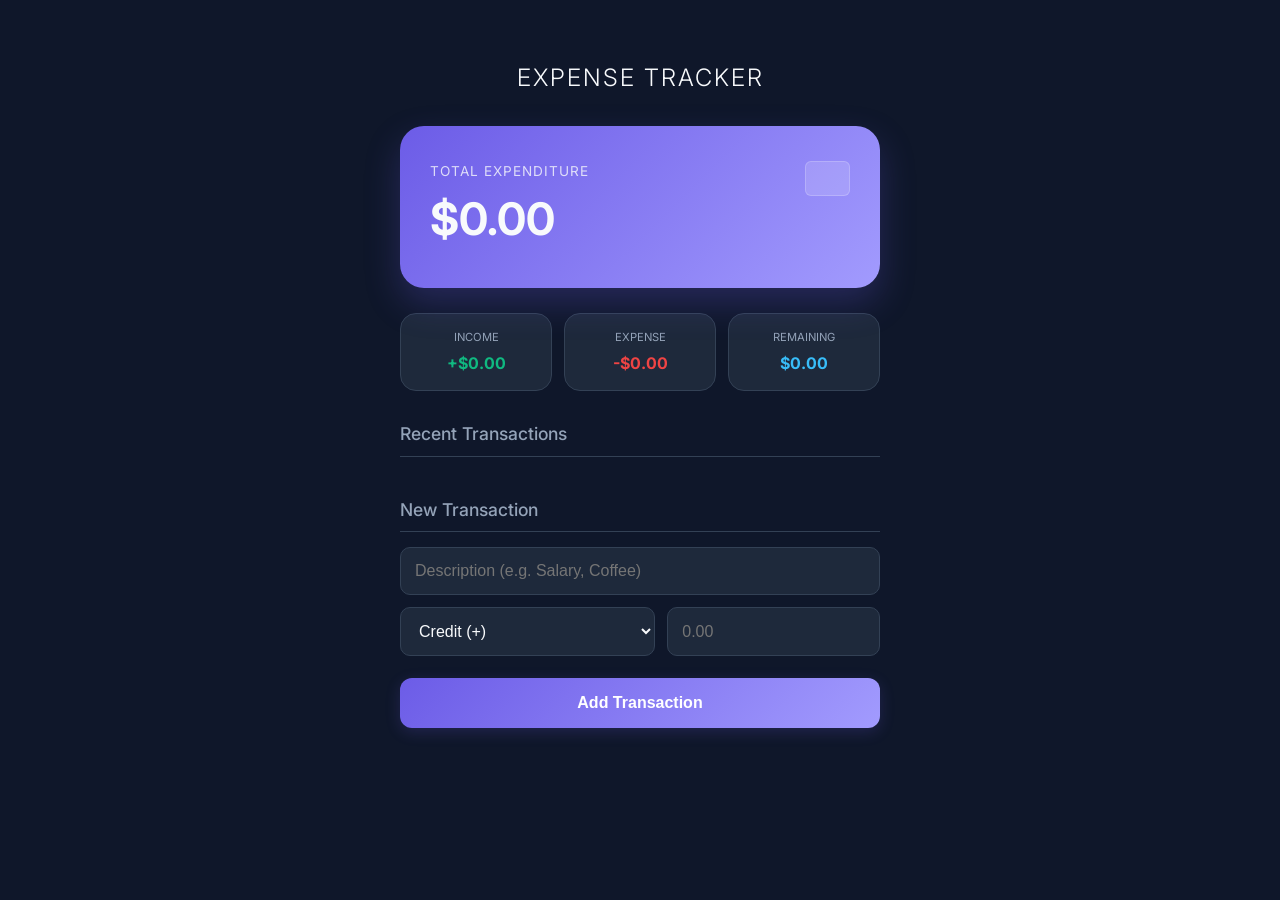
==== Expense-Tracker/index.html @ f966b282 "Expense Tracker." ====
<!DOCTYPE html>
<html lang="en">
<head>
    <meta charset="UTF-8">
    <meta name="viewport" content="width=device-width, initial-scale=1.0">
    <title>Expense Tracker</title>
    <link rel="stylesheet" href="style.css">
    <link href="https://fonts.googleapis.com/css2?family=Inter:wght@300;400;600;700&display=swap" rel="stylesheet">
</head>
<body>
    <div class="container">
        <header>
            <h2>Expense Tracker</h2>
        </header>

        <div class="balance-card">
            <p>Total Expenditure</p>
            <h1 id="balance">$0.00</h1>
            <div class="card-chip"></div>
        </div>

        <div class="stats-container">
            <div class="stat-box income">
                <span>Income</span>
                <p id="money-plus">+$0.00</p>
            </div>
            <div class="stat-box expense">
                <span>Expense</span>
                <p id="money-minus">-$0.00</p>
            </div>
            <div class="stat-box remaining">
                <span>Remaining</span>
                <p id="money-remaining">$0.00</p>
            </div>
        </div>

        <div class="history-section">
            <h3>Recent Transactions</h3>
            <ul id="list" class="list">
                </ul>
        </div>

        <div class="form-section">
            <h3>New Transaction</h3>
            <form id="form">
                <input type="text" id="text" placeholder="Description (e.g. Salary, Coffee)" required />
                
                <div class="input-group">
                    <select id="type">
                        <option value="credit">Credit (+)</option>
                        <option value="debit">Debit (-)</option>
                    </select>
                    <input type="number" id="amount" placeholder="0.00" step="0.01" required />
                </div>

                <button type="submit" class="btn" id="add-btn">Add Transaction</button>
            </form>
        </div>
    </div>

    <script src="script.js"></script>
</body>
</html>
---- Expense-Tracker/style.css ----
/* Custom Variables */
:root {
  --primary-gradient: linear-gradient(135deg, #6c5ce7, #a29bfe);
  --bg-dark: #0f172a;
  --card-dark: #1e293b;
  --text-main: #f8fafc;
  --text-dim: #94a3b8;
  --success: #10b981;
  --danger: #ef4444;
  --info: #38bdf8;
}

/* Global Reset */
* {
  box-sizing: border-box;
}

body {
  background-color: var(--bg-dark);
  color: var(--text-main);
  font-family: 'Inter', sans-serif;
  display: flex;
  justify-content: center;
  padding: 40px 20px;
  margin: 0;
  line-height: 1.5;
}

.container {
  width: 100%;
  max-width: 480px;
}

header h2 {
  text-align: center;
  font-weight: 300;
  letter-spacing: 2px;
  margin-bottom: 30px;
  text-transform: uppercase;
}

h3 {
  font-size: 1.1rem;
  font-weight: 500;
  margin: 25px 0 15px;
  color: var(--text-dim);
  border-bottom: 1px solid #334155;
  padding-bottom: 8px;
}

/* Hero Balance Card */
.balance-card {
  background: var(--primary-gradient);
  padding: 35px 30px;
  border-radius: 24px;
  text-align: left;
  box-shadow: 0 15px 35px rgba(108, 92, 231, 0.25);
  margin-bottom: 25px;
  position: relative;
  overflow: hidden;
}

.balance-card p {
  font-size: 0.85rem;
  text-transform: uppercase;
  letter-spacing: 1px;
  opacity: 0.8;
  margin: 0;
}

.balance-card h1 {
  font-size: 2.8rem;
  margin: 5px 0 0;
  font-weight: 700;
}

/* Visual Decoration for the Card */
.card-chip {
  position: absolute;
  right: 30px;
  top: 35px;
  width: 45px;
  height: 35px;
  background: rgba(255, 255, 255, 0.15);
  border-radius: 6px;
  border: 1px solid rgba(255, 255, 255, 0.2);
}

/* Income/Expense/Remaining Mini Cards */
.stats-container {
  display: grid;
  grid-template-columns: repeat(3, 1fr); /* Equal 3 columns */
  gap: 12px;
  margin-bottom: 30px;
}

.stat-box {
  background: var(--card-dark);
  padding: 15px 10px;
  border-radius: 16px;
  text-align: center;
  border: 1px solid #334155;
  transition: transform 0.2s ease;
}

.stat-box:hover {
  border-color: #475569;
}

.stat-box span {
  font-size: 0.7rem;
  color: var(--text-dim);
  display: block;
  margin-bottom: 5px;
  text-transform: uppercase;
}

.stat-box p {
  font-size: 1rem;
  font-weight: 700;
  margin: 0;
}

.income p { color: var(--success); }
.expense p { color: var(--danger); }
.remaining p { color: var(--info); }

/* Transaction History List */
.list {
  list-style: none;
  padding: 0;
  margin: 0;
}

.list li {
  background: var(--card-dark);
  margin-bottom: 12px;
  padding: 15px;
  display: flex;
  justify-content: space-between;
  align-items: center;
  border-radius: 12px;
  border: 1px solid #334155;
  transition: all 0.3s cubic-bezier(0.4, 0, 0.2, 1);
}

.list li:hover {
  transform: scale(1.02);
  border-color: #475569;
}

.list li.plus { border-left: 5px solid var(--success); }
.list li.minus { border-left: 5px solid var(--danger); }

/* Form Elements */
.form-section {
  margin-top: 20px;
}

#form input, #form select {
  background: #1e293b;
  border: 1px solid #334155;
  padding: 14px;
  border-radius: 10px;
  color: var(--text-main);
  font-size: 1rem;
  width: 100%;
  margin-bottom: 12px;
  transition: all 0.2s;
}

#form input:focus, #form select:focus {
  outline: none;
  border-color: #6c5ce7;
  box-shadow: 0 0 0 3px rgba(108, 92, 231, 0.2);
}

.input-group {
  display: grid;
  grid-template-columns: 1.2fr 1fr;
  gap: 12px;
}

/* Button Styling */
.btn {
  background: var(--primary-gradient);
  color: white;
  border: none;
  width: 100%;
  padding: 16px;
  border-radius: 12px;
  font-size: 1rem;
  font-weight: 600;
  cursor: pointer;
  margin-top: 10px;
  box-shadow: 0 4px 15px rgba(108, 92, 231, 0.2);
  transition: all 0.2s;
}

.btn:hover {
  filter: brightness(1.1);
  transform: translateY(-1px);
}

.btn:active {
  transform: translateY(0);
}

/* Utility to hide/show list when empty */
#list:empty::after {
  content: "No transactions yet.";
  color: var(--text-dim);
  display: block;
  text-align: center;
  padding: 20px;
  font-style: italic;
}

/* Container for the transactions */
.list {
  list-style-type: none;
  padding: 0;
  margin-bottom: 40px;
}

.list li {
  background-color: var(--card-dark); /* Using your variable from earlier */
  color: var(--text-main);
  display: flex;
  justify-content: space-between; /* This pushes text left and span right */
  position: relative;
  padding: 15px;
  margin: 10px 0;
  border-radius: 8px;
  box-shadow: 0 4px 6px rgba(0, 0, 0, 0.1);
  transition: transform 0.2s ease;
}

/* Subtle hover effect */
.list li:hover {
  transform: translateX(5px);
}

/* The color-coded borders */
.list li.plus {
  border-right: 5px solid var(--success);
}

.list li.minus {
  border-right: 5px solid var(--danger);
}

/* Styling the amount span */
.list li span {
  font-weight: bold;
  letter-spacing: 1px;
}

/* The Description Text */
.details-desc {
  color: var(--text-main);
  font-weight: 500;
  text-transform: capitalize; /* Makes "rent" look like "Rent" */
}

/* The Amount Text */
.details-amt {
  font-family: 'Courier New', Courier, monospace; /* Monospace keeps numbers aligned */
  font-weight: 700;
}

/* Color specifically based on the parent class */
.plus .details-amt {
  color: var(--success); /* Green for income */
}

.minus .details-amt {
  color: var(--danger); /* Red for expenses */
}

/* Optional: Add a subtle background tint */
.plus {
  background: linear-gradient(to right, rgba(16, 185, 129, 0.1), var(--card-dark));
}

.minus {
  background: linear-gradient(to right, rgba(239, 68, 68, 0.1), var(--card-dark));
}

/* Styling for Credit Transactions (Green) */
.list li.plus {
    border-right: 5px solid var(--success);
    background: linear-gradient(to right, rgba(16, 185, 129, 0.05), #1e293b);
}

.list li.plus span {
    color: var(--success);
}

/* Styling for Debit Transactions (Red) */
.list li.minus {
    border-right: 5px solid var(--danger);
    background: linear-gradient(to right, rgba(239, 68, 68, 0.05), #1e293b);
}

.list li.minus span {
    color: var(--danger);
}

/* Base style for the span (The Amount) */
.list li span {
    font-weight: bold;
    font-family: 'Courier New', Courier, monospace;
}
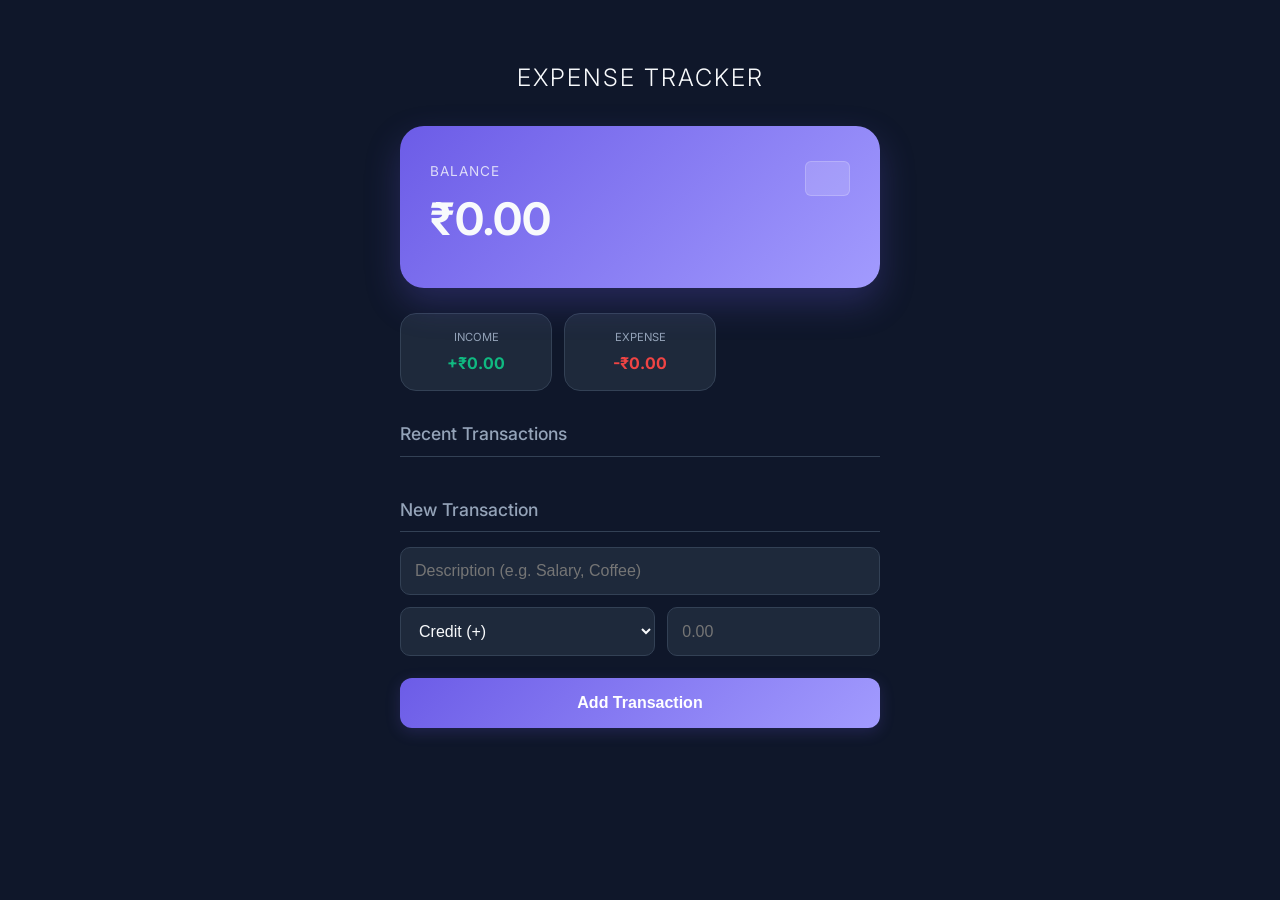
==== commit 9da9e71e: "modify the calculation concept." ====
--- a/Expense-Tracker/index.html
+++ b/Expense-Tracker/index.html
@@ -14,23 +14,19 @@
         </header>
 
         <div class="balance-card">
-            <p>Total Expenditure</p>
-            <h1 id="balance">$0.00</h1>
+            <p>Balance</p>
+            <h1 id="balance">₹0.00</h1>
             <div class="card-chip"></div>
         </div>
 
         <div class="stats-container">
             <div class="stat-box income">
                 <span>Income</span>
-                <p id="money-plus">+$0.00</p>
+                <p id="money-plus">+₹0.00</p>
             </div>
             <div class="stat-box expense">
                 <span>Expense</span>
-                <p id="money-minus">-$0.00</p>
-            </div>
-            <div class="stat-box remaining">
-                <span>Remaining</span>
-                <p id="money-remaining">$0.00</p>
+                <p id="money-minus">-₹0.00</p>
             </div>
         </div>
 
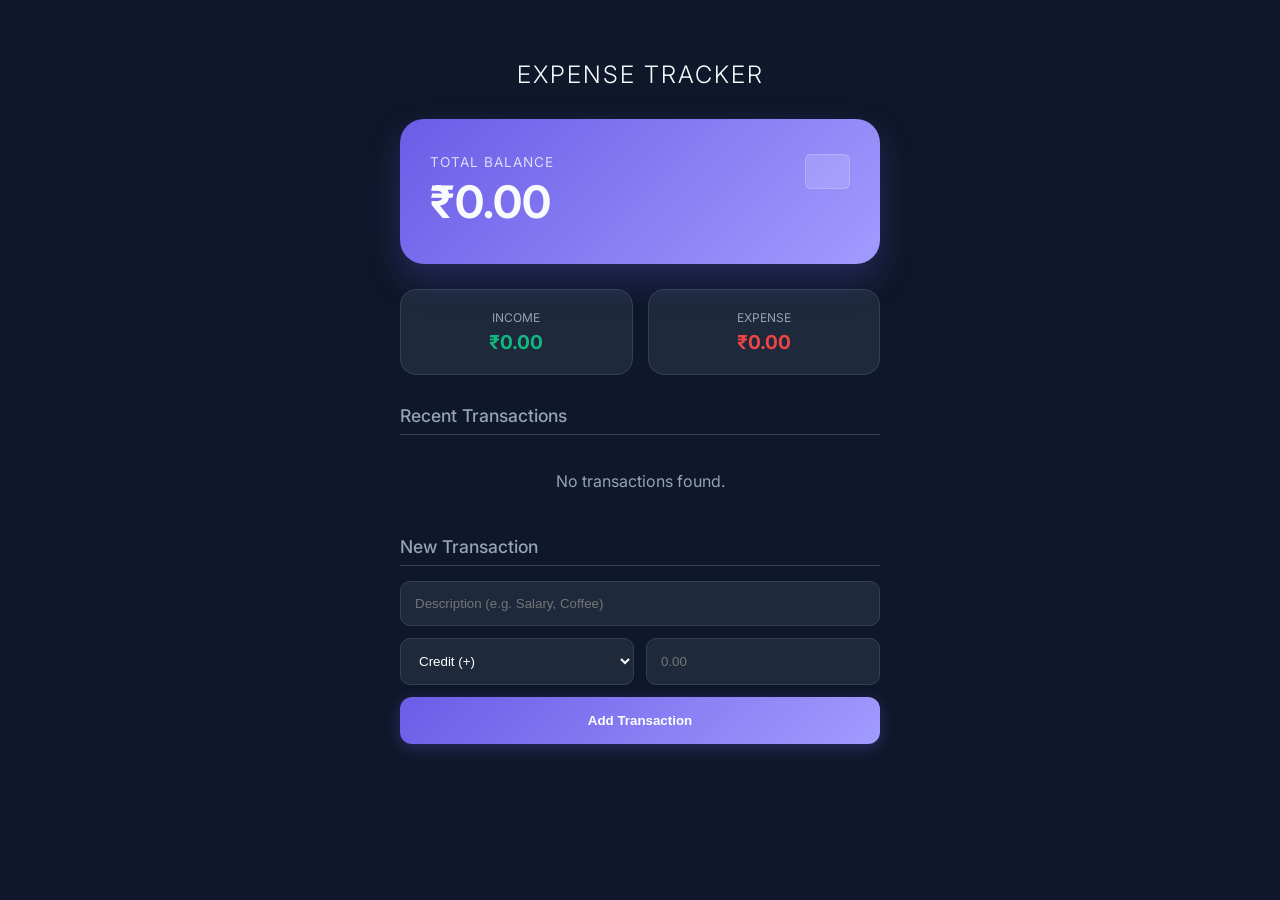
==== commit c28a0651: "V1 Completed." ====
--- a/Expense-Tracker/index.html
+++ b/Expense-Tracker/index.html
@@ -3,7 +3,7 @@
 <head>
     <meta charset="UTF-8">
     <meta name="viewport" content="width=device-width, initial-scale=1.0">
-    <title>Expense Tracker</title>
+    <title>Expense Tracker Pro</title>
     <link rel="stylesheet" href="style.css">
     <link href="https://fonts.googleapis.com/css2?family=Inter:wght@300;400;600;700&display=swap" rel="stylesheet">
 </head>
@@ -14,7 +14,7 @@
         </header>
 
         <div class="balance-card">
-            <p>Balance</p>
+            <p>Total Balance</p>
             <h1 id="balance">₹0.00</h1>
             <div class="card-chip"></div>
         </div>
--- a/Expense-Tracker/style.css
+++ b/Expense-Tracker/style.css
@@ -23,7 +23,6 @@
   justify-content: center;
   padding: 40px 20px;
   margin: 0;
-  line-height: 1.5;
 }
 
 .container {
@@ -48,12 +47,11 @@
   padding-bottom: 8px;
 }
 
-/* Hero Balance Card */
+/* Balance Card */
 .balance-card {
   background: var(--primary-gradient);
   padding: 35px 30px;
   border-radius: 24px;
-  text-align: left;
   box-shadow: 0 15px 35px rgba(108, 92, 231, 0.25);
   margin-bottom: 25px;
   position: relative;
@@ -74,7 +72,6 @@
   font-weight: 700;
 }
 
-/* Visual Decoration for the Card */
 .card-chip {
   position: absolute;
   right: 30px;
@@ -86,50 +83,42 @@
   border: 1px solid rgba(255, 255, 255, 0.2);
 }
 
-/* Income/Expense/Remaining Mini Cards */
+/* Stats Container */
 .stats-container {
   display: grid;
-  grid-template-columns: repeat(3, 1fr); /* Equal 3 columns */
-  gap: 12px;
+  grid-template-columns: 1fr 1fr;
+  gap: 15px;
   margin-bottom: 30px;
 }
 
 .stat-box {
   background: var(--card-dark);
-  padding: 15px 10px;
+  padding: 20px;
   border-radius: 16px;
   text-align: center;
   border: 1px solid #334155;
-  transition: transform 0.2s ease;
-}
-
-.stat-box:hover {
-  border-color: #475569;
 }
 
 .stat-box span {
-  font-size: 0.7rem;
+  font-size: 0.75rem;
   color: var(--text-dim);
+  text-transform: uppercase;
   display: block;
-  margin-bottom: 5px;
-  text-transform: uppercase;
 }
 
 .stat-box p {
-  font-size: 1rem;
+  font-size: 1.2rem;
   font-weight: 700;
-  margin: 0;
+  margin: 5px 0 0;
 }
 
 .income p { color: var(--success); }
 .expense p { color: var(--danger); }
-.remaining p { color: var(--info); }
-
-/* Transaction History List */
+
+/* Transaction List */
 .list {
   list-style: none;
   padding: 0;
-  margin: 0;
 }
 
 .list li {
@@ -141,47 +130,57 @@
   align-items: center;
   border-radius: 12px;
   border: 1px solid #334155;
-  transition: all 0.3s cubic-bezier(0.4, 0, 0.2, 1);
-}
-
-.list li:hover {
-  transform: scale(1.02);
-  border-color: #475569;
-}
-
-.list li.plus { border-left: 5px solid var(--success); }
-.list li.minus { border-left: 5px solid var(--danger); }
-
-/* Form Elements */
-.form-section {
-  margin-top: 20px;
-}
-
+  transition: transform 0.2s;
+}
+
+.list li:hover { transform: translateX(5px); }
+
+.list li.plus { border-right: 5px solid var(--success); }
+.list li.minus { border-right: 5px solid var(--danger); }
+
+.transaction-info {
+  display: flex;
+  flex-direction: column;
+}
+
+.details-desc { font-weight: 500; }
+.details-amt { font-size: 0.9rem; font-weight: 700; }
+
+.transaction-actions {
+  display: flex;
+  gap: 10px;
+}
+
+.editBtn, .deleteBtn {
+  background: #334155;
+  border: none;
+  color: white;
+  padding: 6px 10px;
+  border-radius: 6px;
+  cursor: pointer;
+  font-size: 14px;
+}
+
+.editBtn:hover { background: var(--info); }
+.deleteBtn:hover { background: var(--danger); }
+
+/* Form */
 #form input, #form select {
-  background: #1e293b;
+  background: var(--card-dark);
   border: 1px solid #334155;
   padding: 14px;
   border-radius: 10px;
-  color: var(--text-main);
-  font-size: 1rem;
+  color: white;
   width: 100%;
   margin-bottom: 12px;
-  transition: all 0.2s;
-}
-
-#form input:focus, #form select:focus {
-  outline: none;
-  border-color: #6c5ce7;
-  box-shadow: 0 0 0 3px rgba(108, 92, 231, 0.2);
 }
 
 .input-group {
   display: grid;
-  grid-template-columns: 1.2fr 1fr;
+  grid-template-columns: 1fr 1fr;
   gap: 12px;
 }
 
-/* Button Styling */
 .btn {
   background: var(--primary-gradient);
   color: white;
@@ -189,126 +188,15 @@
   width: 100%;
   padding: 16px;
   border-radius: 12px;
-  font-size: 1rem;
   font-weight: 600;
   cursor: pointer;
-  margin-top: 10px;
-  box-shadow: 0 4px 15px rgba(108, 92, 231, 0.2);
-  transition: all 0.2s;
-}
-
-.btn:hover {
-  filter: brightness(1.1);
-  transform: translateY(-1px);
-}
-
-.btn:active {
-  transform: translateY(0);
-}
-
-/* Utility to hide/show list when empty */
+  box-shadow: 0 4px 15px rgba(108, 92, 231, 0.3);
+}
+
 #list:empty::after {
-  content: "No transactions yet.";
+  content: "No transactions found.";
   color: var(--text-dim);
   display: block;
   text-align: center;
   padding: 20px;
-  font-style: italic;
-}
-
-/* Container for the transactions */
-.list {
-  list-style-type: none;
-  padding: 0;
-  margin-bottom: 40px;
-}
-
-.list li {
-  background-color: var(--card-dark); /* Using your variable from earlier */
-  color: var(--text-main);
-  display: flex;
-  justify-content: space-between; /* This pushes text left and span right */
-  position: relative;
-  padding: 15px;
-  margin: 10px 0;
-  border-radius: 8px;
-  box-shadow: 0 4px 6px rgba(0, 0, 0, 0.1);
-  transition: transform 0.2s ease;
-}
-
-/* Subtle hover effect */
-.list li:hover {
-  transform: translateX(5px);
-}
-
-/* The color-coded borders */
-.list li.plus {
-  border-right: 5px solid var(--success);
-}
-
-.list li.minus {
-  border-right: 5px solid var(--danger);
-}
-
-/* Styling the amount span */
-.list li span {
-  font-weight: bold;
-  letter-spacing: 1px;
-}
-
-/* The Description Text */
-.details-desc {
-  color: var(--text-main);
-  font-weight: 500;
-  text-transform: capitalize; /* Makes "rent" look like "Rent" */
-}
-
-/* The Amount Text */
-.details-amt {
-  font-family: 'Courier New', Courier, monospace; /* Monospace keeps numbers aligned */
-  font-weight: 700;
-}
-
-/* Color specifically based on the parent class */
-.plus .details-amt {
-  color: var(--success); /* Green for income */
-}
-
-.minus .details-amt {
-  color: var(--danger); /* Red for expenses */
-}
-
-/* Optional: Add a subtle background tint */
-.plus {
-  background: linear-gradient(to right, rgba(16, 185, 129, 0.1), var(--card-dark));
-}
-
-.minus {
-  background: linear-gradient(to right, rgba(239, 68, 68, 0.1), var(--card-dark));
-}
-
-/* Styling for Credit Transactions (Green) */
-.list li.plus {
-    border-right: 5px solid var(--success);
-    background: linear-gradient(to right, rgba(16, 185, 129, 0.05), #1e293b);
-}
-
-.list li.plus span {
-    color: var(--success);
-}
-
-/* Styling for Debit Transactions (Red) */
-.list li.minus {
-    border-right: 5px solid var(--danger);
-    background: linear-gradient(to right, rgba(239, 68, 68, 0.05), #1e293b);
-}
-
-.list li.minus span {
-    color: var(--danger);
-}
-
-/* Base style for the span (The Amount) */
-.list li span {
-    font-weight: bold;
-    font-family: 'Courier New', Courier, monospace;
 }
